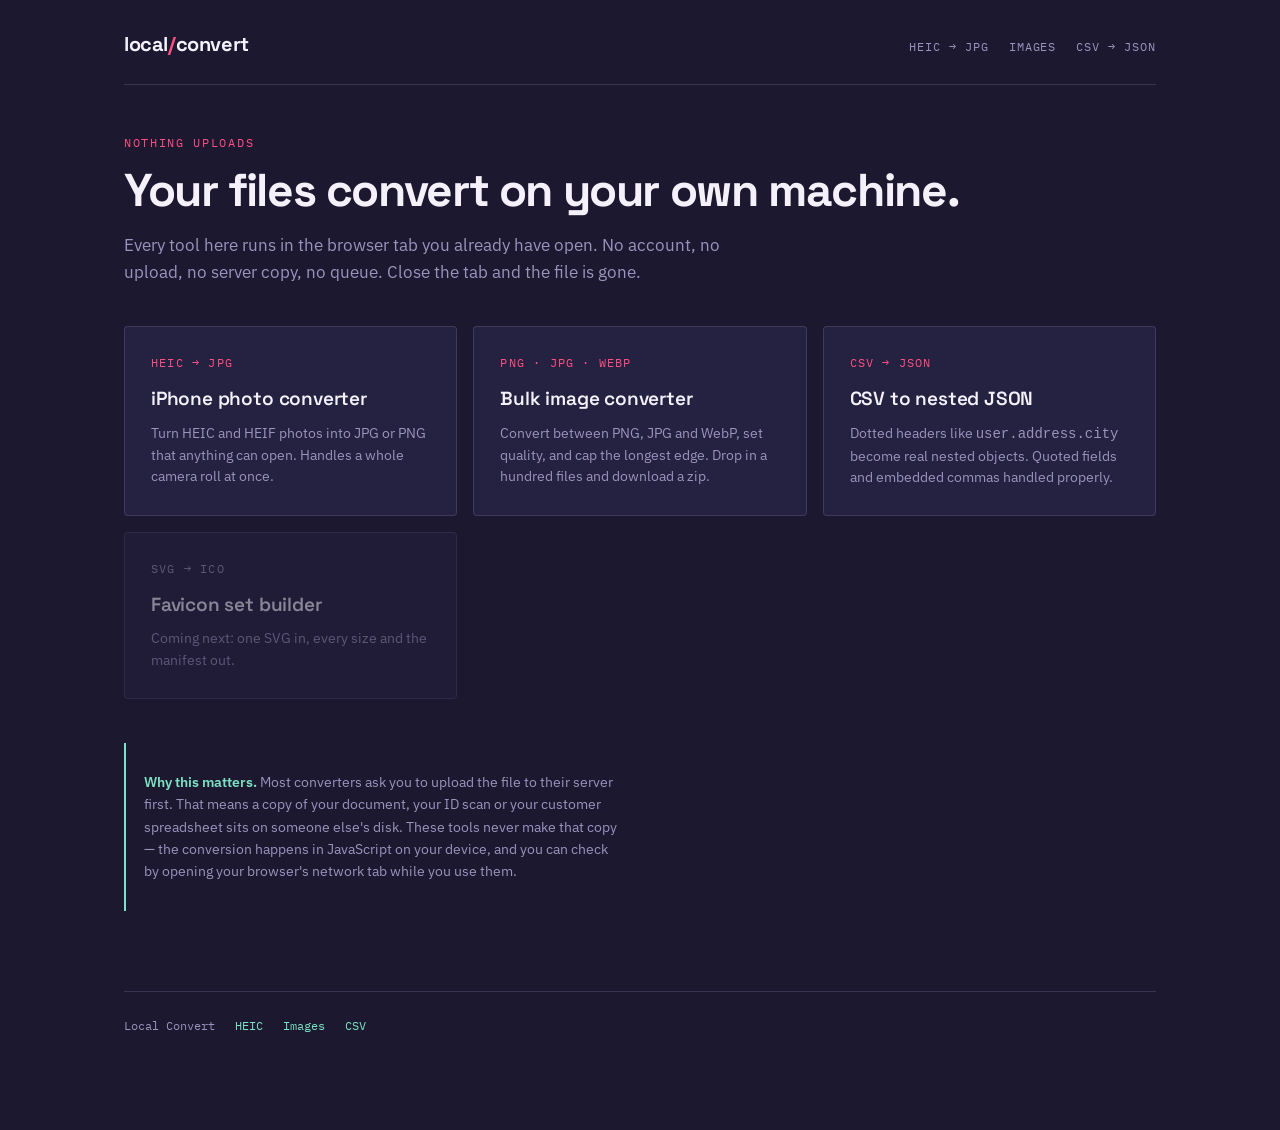
==== index.html @ 8421a7aa "Add files via upload" ====
<!DOCTYPE html>
<html lang="en">
<head>
<meta charset="utf-8">
<meta name="viewport" content="width=device-width,initial-scale=1">
<title>Local Convert — file conversion that never uploads your files</title>
<meta name="description" content="Convert HEIC, images and CSV entirely in your browser. Files never leave your device, so there is nothing to upload and nothing stored on a server.">
<link rel="preconnect" href="https://fonts.googleapis.com">
<link rel="preconnect" href="https://fonts.gstatic.com" crossorigin>
<link href="https://fonts.googleapis.com/css2?family=Space+Grotesk:wght@500;600;700&family=IBM+Plex+Sans:wght@400;500&family=IBM+Plex+Mono:wght@400;500&display=swap" rel="stylesheet">
<link rel="stylesheet" href="/assets/style.css">
</head>
<body>
<div class="shell">

  <header class="masthead">
    <div class="wordmark">local<span>/</span>convert</div>
    <nav>
      <a href="/heic-to-jpg.html">HEIC → JPG</a>
      <a href="/image-converter.html">Images</a>
      <a href="/csv-to-json.html">CSV → JSON</a>
    </nav>
  </header>

  <p class="eyebrow">Nothing uploads</p>
  <h1>Your files convert on your own machine.</h1>
  <p class="lede">Every tool here runs in the browser tab you already have open. No account, no upload, no server copy, no queue. Close the tab and the file is gone.</p>

  <div class="tool-grid">

    <a class="tool-card" href="/heic-to-jpg.html">
      <div class="pair">HEIC → JPG</div>
      <h2>iPhone photo converter</h2>
      <p>Turn HEIC and HEIF photos into JPG or PNG that anything can open. Handles a whole camera roll at once.</p>
    </a>

    <a class="tool-card" href="/image-converter.html">
      <div class="pair">PNG · JPG · WEBP</div>
      <h2>Bulk image converter</h2>
      <p>Convert between PNG, JPG and WebP, set quality, and cap the longest edge. Drop in a hundred files and download a zip.</p>
    </a>

    <a class="tool-card" href="/csv-to-json.html">
      <div class="pair">CSV → JSON</div>
      <h2>CSV to nested JSON</h2>
      <p>Dotted headers like <code>user.address.city</code> become real nested objects. Quoted fields and embedded commas handled properly.</p>
    </a>

    <span class="tool-card soon">
      <div class="pair">SVG → ICO</div>
      <h2>Favicon set builder</h2>
      <p>Coming next: one SVG in, every size and the manifest out.</p>
    </span>

  </div>

  <div class="privacy">
    <p><strong>Why this matters.</strong> Most converters ask you to upload the file to their server first. That means a copy of your document, your ID scan or your customer spreadsheet sits on someone else's disk. These tools never make that copy — the conversion happens in JavaScript on your device, and you can check by opening your browser's network tab while you use them.</p>
  </div>

  <footer>
    <span>Local Convert</span>
    <a href="/heic-to-jpg.html">HEIC</a>
    <a href="/image-converter.html">Images</a>
    <a href="/csv-to-json.html">CSV</a>
  </footer>

</div>
</body>
</html>
---- assets/style.css ----
/* ── Riso duotone system ─────────────────────────────── */
:root{
  --ink:#1B1830;
  --ink-2:#252140;
  --ink-3:#332C55;
  --paper:#F4F1FA;
  --muted:#9C93BD;
  --pink:#FF4F81;
  --mint:#7DE2C3;
  --rule:rgba(156,147,189,.22);

  --display:'Space Grotesk',system-ui,sans-serif;
  --body:'IBM Plex Sans',system-ui,sans-serif;
  --mono:'IBM Plex Mono',ui-monospace,monospace;
}

*{box-sizing:border-box}
html,body{margin:0;padding:0}
body{
  background:var(--ink);
  color:var(--paper);
  font-family:var(--body);
  font-size:16px;
  line-height:1.6;
  -webkit-font-smoothing:antialiased;
}
a{color:var(--mint);text-decoration:none}
a:hover{text-decoration:underline}
:focus-visible{outline:2px solid var(--mint);outline-offset:3px;border-radius:2px}

/* ── Shell ───────────────────────────────────────────── */
.shell{max-width:1080px;margin:0 auto;padding:0 24px 96px}

.masthead{
  display:flex;align-items:baseline;gap:20px;flex-wrap:wrap;
  padding:28px 0 24px;border-bottom:1px solid var(--rule);margin-bottom:48px;
}
.wordmark{
  font-family:var(--display);font-weight:700;font-size:20px;
  letter-spacing:-.02em;color:var(--paper);
}
.wordmark span{color:var(--pink)}
.masthead nav{display:flex;gap:20px;margin-left:auto;flex-wrap:wrap}
.masthead nav a{
  font-family:var(--mono);font-size:12px;letter-spacing:.08em;
  text-transform:uppercase;color:var(--muted);
}
.masthead nav a:hover,.masthead nav a[aria-current]{color:var(--paper);text-decoration:none}

/* ── Type ────────────────────────────────────────────── */
.eyebrow{
  font-family:var(--mono);font-size:12px;letter-spacing:.14em;
  text-transform:uppercase;color:var(--pink);margin:0 0 14px;
}
h1{
  font-family:var(--display);font-weight:700;
  font-size:clamp(30px,5vw,46px);line-height:1.08;
  letter-spacing:-.03em;margin:0 0 16px;
}
h2{
  font-family:var(--display);font-weight:600;font-size:20px;
  letter-spacing:-.01em;margin:0 0 12px;
}
.lede{font-size:17px;color:var(--muted);max-width:60ch;margin:0 0 40px}

/* ── Signature: the format plate ─────────────────────── */
.plate{
  display:flex;align-items:center;gap:clamp(16px,4vw,36px);
  background:var(--ink-2);border:1px solid var(--rule);
  border-radius:4px;padding:26px clamp(20px,4vw,34px);margin-bottom:32px;
  flex-wrap:wrap;
}
.plate-slot{display:flex;flex-direction:column;gap:6px;min-width:88px}
.plate-label{
  font-family:var(--mono);font-size:10px;letter-spacing:.16em;
  text-transform:uppercase;color:var(--muted);
}
.plate-value{
  font-family:var(--display);font-weight:700;
  font-size:clamp(26px,5vw,40px);line-height:1;letter-spacing:-.02em;
}
.plate-slot.from .plate-value{color:var(--paper)}
.plate-slot.to .plate-value{color:var(--mint)}
.plate-arrow{
  font-family:var(--mono);font-size:26px;color:var(--pink);
  line-height:1;padding-top:14px;
}
.plate-meta{
  margin-left:auto;font-family:var(--mono);font-size:12px;
  color:var(--muted);text-align:right;line-height:1.7;
}

/* ── Drop zone ───────────────────────────────────────── */
.drop{
  border:1.5px dashed var(--rule);border-radius:4px;
  padding:52px 24px;text-align:center;cursor:pointer;
  transition:border-color .15s,background .15s;
  background:rgba(255,255,255,.012);
}
.drop:hover,.drop.hot{border-color:var(--pink);background:rgba(255,79,129,.05)}
.drop-title{font-family:var(--display);font-weight:600;font-size:18px;margin-bottom:6px}
.drop-hint{font-family:var(--mono);font-size:12px;color:var(--muted)}
.drop input[type=file]{display:none}

/* ── Controls ────────────────────────────────────────── */
.controls{
  display:grid;grid-template-columns:repeat(auto-fit,minmax(190px,1fr));
  gap:22px;margin:32px 0;padding:26px;
  background:var(--ink-2);border:1px solid var(--rule);border-radius:4px;
}
.field{display:flex;flex-direction:column;gap:8px}
.field label{
  font-family:var(--mono);font-size:11px;letter-spacing:.12em;
  text-transform:uppercase;color:var(--muted);
}
select,input[type=text],input[type=number]{
  background:var(--ink);color:var(--paper);
  border:1px solid var(--rule);border-radius:3px;
  padding:10px 12px;font-family:var(--mono);font-size:14px;width:100%;
}
input[type=range]{width:100%;accent-color:var(--pink)}
.field .readout{font-family:var(--mono);font-size:12px;color:var(--mint)}
.checkline{display:flex;align-items:center;gap:10px}
.checkline input{accent-color:var(--pink);width:16px;height:16px}
.checkline label{text-transform:none;letter-spacing:0;font-size:13px;color:var(--paper);font-family:var(--body)}

/* ── Buttons ─────────────────────────────────────────── */
.btn{
  font-family:var(--mono);font-size:13px;letter-spacing:.06em;
  text-transform:uppercase;border:none;border-radius:3px;
  padding:13px 24px;cursor:pointer;transition:transform .12s,opacity .12s;
}
.btn:active{transform:translateY(1px)}
.btn:disabled{opacity:.35;cursor:not-allowed}
.btn-go{background:var(--pink);color:#fff}
.btn-quiet{background:transparent;color:var(--muted);border:1px solid var(--rule)}
.btn-quiet:hover:not(:disabled){color:var(--paper);border-color:var(--muted)}
.btn-row{display:flex;gap:12px;flex-wrap:wrap;align-items:center}

/* ── Results ─────────────────────────────────────────── */
.results{margin-top:40px}
.results:empty{display:none}
.result-row{
  display:flex;align-items:center;gap:16px;
  padding:14px 18px;border:1px solid var(--rule);border-radius:3px;
  margin-bottom:8px;background:var(--ink-2);flex-wrap:wrap;
}
.result-name{
  font-family:var(--mono);font-size:13px;
  overflow:hidden;text-overflow:ellipsis;white-space:nowrap;
  flex:1;min-width:150px;
}
.result-size{font-family:var(--mono);font-size:12px;color:var(--muted)}
.result-row a{
  font-family:var(--mono);font-size:12px;letter-spacing:.06em;
  text-transform:uppercase;color:var(--mint);
}
.status{
  font-family:var(--mono);font-size:13px;color:var(--muted);
  margin:20px 0;min-height:20px;
}
.status.err{color:var(--pink)}
.status.ok{color:var(--mint)}

/* ── Output box (CSV tool) ───────────────────────────── */
.output{
  width:100%;min-height:280px;background:var(--ink-2);
  color:var(--paper);border:1px solid var(--rule);border-radius:3px;
  padding:18px;font-family:var(--mono);font-size:13px;line-height:1.7;
  resize:vertical;white-space:pre;overflow:auto;
}

/* ── Privacy note ────────────────────────────────────── */
.privacy{
  display:flex;gap:14px;align-items:flex-start;
  border-left:2px solid var(--mint);padding:14px 0 14px 18px;
  margin:44px 0 0;color:var(--muted);font-size:14px;max-width:62ch;
}
.privacy strong{color:var(--mint);font-weight:600}

/* ── Tool index ──────────────────────────────────────── */
.tool-grid{display:grid;grid-template-columns:repeat(auto-fit,minmax(280px,1fr));gap:16px;margin-top:8px}
.tool-card{
  display:block;padding:26px;background:var(--ink-2);
  border:1px solid var(--rule);border-radius:4px;
  transition:border-color .15s,transform .15s;color:inherit;
}
.tool-card:hover{border-color:var(--pink);transform:translateY(-2px);text-decoration:none}
.tool-card .pair{
  font-family:var(--mono);font-size:12px;letter-spacing:.1em;
  color:var(--pink);margin-bottom:12px;text-transform:uppercase;
}
.tool-card h2{margin-bottom:8px;font-size:19px}
.tool-card p{margin:0;color:var(--muted);font-size:14px;line-height:1.55}
.soon{opacity:.5;pointer-events:none}
.soon .pair{color:var(--muted)}

footer{
  margin-top:80px;padding-top:24px;border-top:1px solid var(--rule);
  font-family:var(--mono);font-size:12px;color:var(--muted);
  display:flex;gap:20px;flex-wrap:wrap;
}

@media (prefers-reduced-motion:reduce){
  *{transition:none!important;animation:none!important}
}
@media(max-width:560px){
  .plate-meta{margin-left:0;text-align:left;width:100%}
  .shell{padding:0 18px 64px}
}
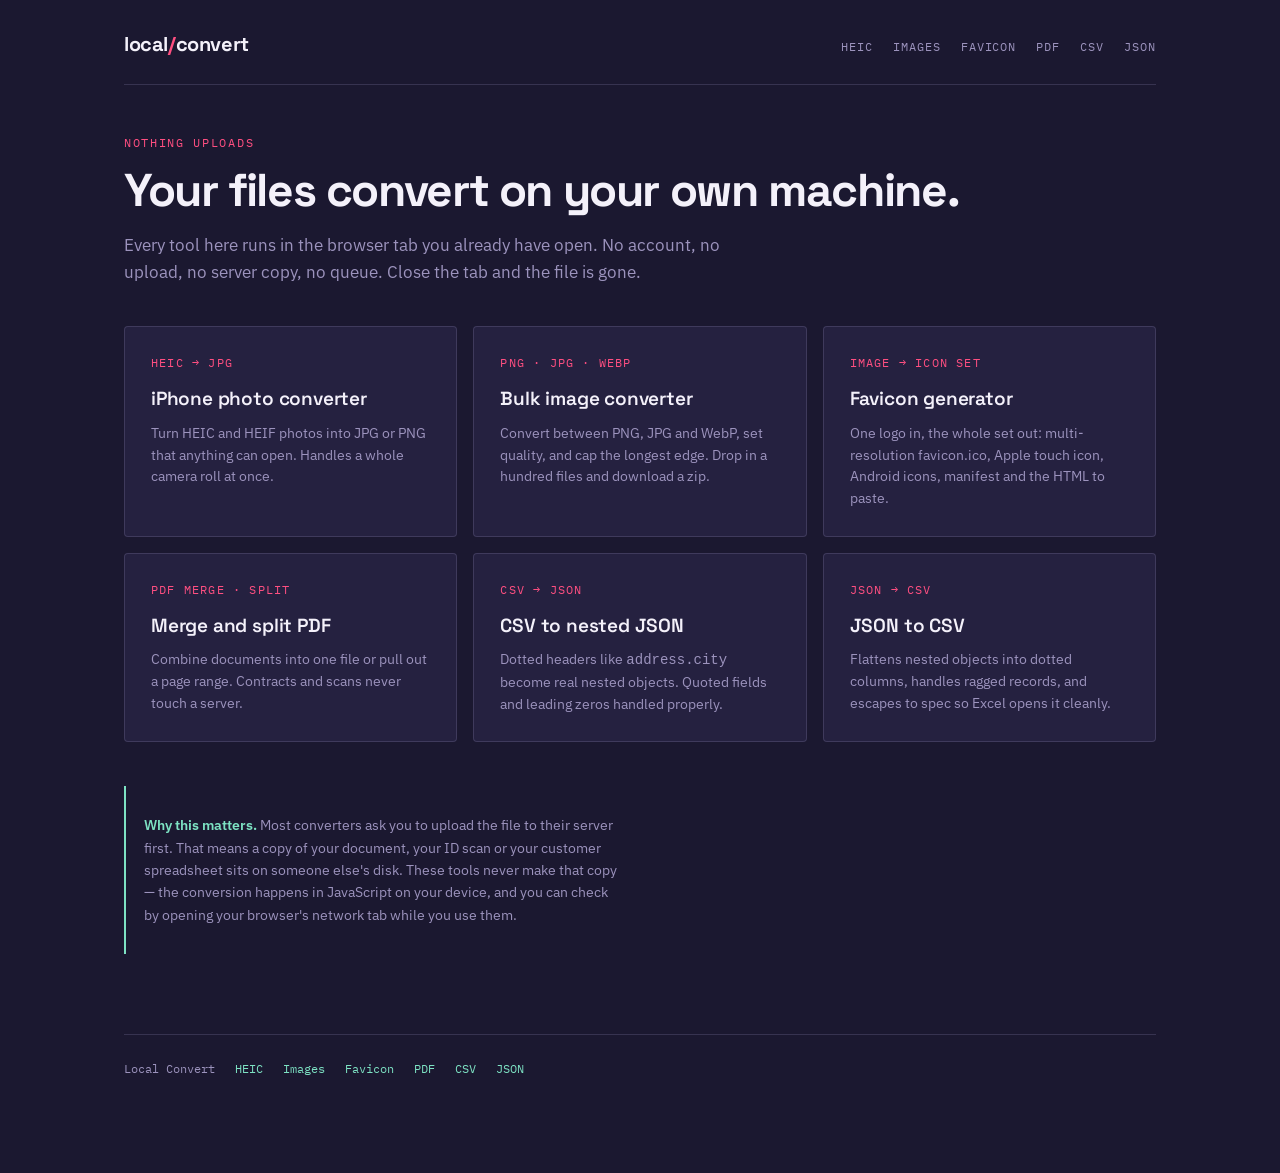
==== commit 68d6ced8: "Add files via upload" ====
--- a/index.html
+++ b/index.html
@@ -5,6 +5,35 @@
 <meta name="viewport" content="width=device-width,initial-scale=1">
 <title>Local Convert — file conversion that never uploads your files</title>
 <meta name="description" content="Convert HEIC, images and CSV entirely in your browser. Files never leave your device, so there is nothing to upload and nothing stored on a server.">
+<meta name="robots" content="index, follow">
+<meta property="og:type" content="website">
+<meta property="og:site_name" content="Local Convert">
+<meta property="og:title" content="Local Convert — file conversion that never uploads your files">
+<meta property="og:description" content="Convert HEIC, images and CSV entirely in your browser. Files never leave your device, so there is nothing to upload and nothing stored on a server.">
+<meta name="twitter:card" content="summary">
+<meta name="twitter:title" content="Local Convert — file conversion that never uploads your files">
+<meta name="twitter:description" content="Convert HEIC, images and CSV entirely in your browser. Files never leave your device, so there is nothing to upload and nothing stored on a server.">
+<link rel="canonical" href="https://local-convert.toptierrankers.workers.dev/">
+<meta name="robots" content="index,follow,max-image-preview:large">
+<meta property="og:type" content="website">
+<meta property="og:site_name" content="Local Convert">
+<meta property="og:title" content="Local Convert — file conversion with no upload">
+<meta property="og:description" content="Convert HEIC, images and CSV entirely in your browser. Files never leave your device.">
+<meta property="og:url" content="https://local-convert.toptierrankers.workers.dev/">
+<meta name="twitter:card" content="summary">
+<meta name="twitter:title" content="Local Convert — file conversion with no upload">
+<meta name="twitter:description" content="Convert HEIC, images and CSV entirely in your browser. Files never leave your device.">
+<link rel="canonical" href="https://local-convert.toptierrankers.workers.dev/">
+<meta name="robots" content="index,follow,max-image-preview:large">
+<meta property="og:type" content="website">
+<meta property="og:site_name" content="Local Convert">
+<meta property="og:title" content="Local Convert — conversion without uploading">
+<meta property="og:description" content="Convert HEIC, images and CSV entirely in your browser. Files never leave your device, so there is nothing to upload and nothing stored on a server.">
+<meta property="og:url" content="https://local-convert.toptierrankers.workers.dev/">
+<meta name="twitter:card" content="summary_large_image">
+<meta name="twitter:title" content="Local Convert — conversion without uploading">
+<meta name="twitter:description" content="Convert HEIC, images and CSV entirely in your browser. Files never leave your device, so there is nothing to upload and nothing stored on a server.">
+<meta name="theme-color" content="#1B1830">
 <link rel="preconnect" href="https://fonts.googleapis.com">
 <link rel="preconnect" href="https://fonts.gstatic.com" crossorigin>
 <link href="https://fonts.googleapis.com/css2?family=Space+Grotesk:wght@500;600;700&family=IBM+Plex+Sans:wght@400;500&family=IBM+Plex+Mono:wght@400;500&display=swap" rel="stylesheet">
@@ -16,9 +45,12 @@
   <header class="masthead">
     <div class="wordmark">local<span>/</span>convert</div>
     <nav>
-      <a href="/heic-to-jpg.html">HEIC → JPG</a>
+      <a href="/heic-to-jpg.html">HEIC</a>
       <a href="/image-converter.html">Images</a>
-      <a href="/csv-to-json.html">CSV → JSON</a>
+      <a href="/favicon-generator.html">Favicon</a>
+      <a href="/pdf-tools.html">PDF</a>
+      <a href="/csv-to-json.html">CSV</a>
+      <a href="/json-to-csv.html">JSON</a>
     </nav>
   </header>
 
@@ -40,17 +72,29 @@
       <p>Convert between PNG, JPG and WebP, set quality, and cap the longest edge. Drop in a hundred files and download a zip.</p>
     </a>
 
+    <a class="tool-card" href="/favicon-generator.html">
+      <div class="pair">IMAGE → ICON SET</div>
+      <h2>Favicon generator</h2>
+      <p>One logo in, the whole set out: multi-resolution favicon.ico, Apple touch icon, Android icons, manifest and the HTML to paste.</p>
+    </a>
+
+    <a class="tool-card" href="/pdf-tools.html">
+      <div class="pair">PDF MERGE · SPLIT</div>
+      <h2>Merge and split PDF</h2>
+      <p>Combine documents into one file or pull out a page range. Contracts and scans never touch a server.</p>
+    </a>
+
     <a class="tool-card" href="/csv-to-json.html">
       <div class="pair">CSV → JSON</div>
       <h2>CSV to nested JSON</h2>
-      <p>Dotted headers like <code>user.address.city</code> become real nested objects. Quoted fields and embedded commas handled properly.</p>
+      <p>Dotted headers like <code>address.city</code> become real nested objects. Quoted fields and leading zeros handled properly.</p>
     </a>
 
-    <span class="tool-card soon">
-      <div class="pair">SVG → ICO</div>
-      <h2>Favicon set builder</h2>
-      <p>Coming next: one SVG in, every size and the manifest out.</p>
-    </span>
+    <a class="tool-card" href="/json-to-csv.html">
+      <div class="pair">JSON → CSV</div>
+      <h2>JSON to CSV</h2>
+      <p>Flattens nested objects into dotted columns, handles ragged records, and escapes to spec so Excel opens it cleanly.</p>
+    </a>
 
   </div>
 
@@ -62,7 +106,10 @@
     <span>Local Convert</span>
     <a href="/heic-to-jpg.html">HEIC</a>
     <a href="/image-converter.html">Images</a>
+    <a href="/favicon-generator.html">Favicon</a>
+    <a href="/pdf-tools.html">PDF</a>
     <a href="/csv-to-json.html">CSV</a>
+    <a href="/json-to-csv.html">JSON</a>
   </footer>
 
 </div>
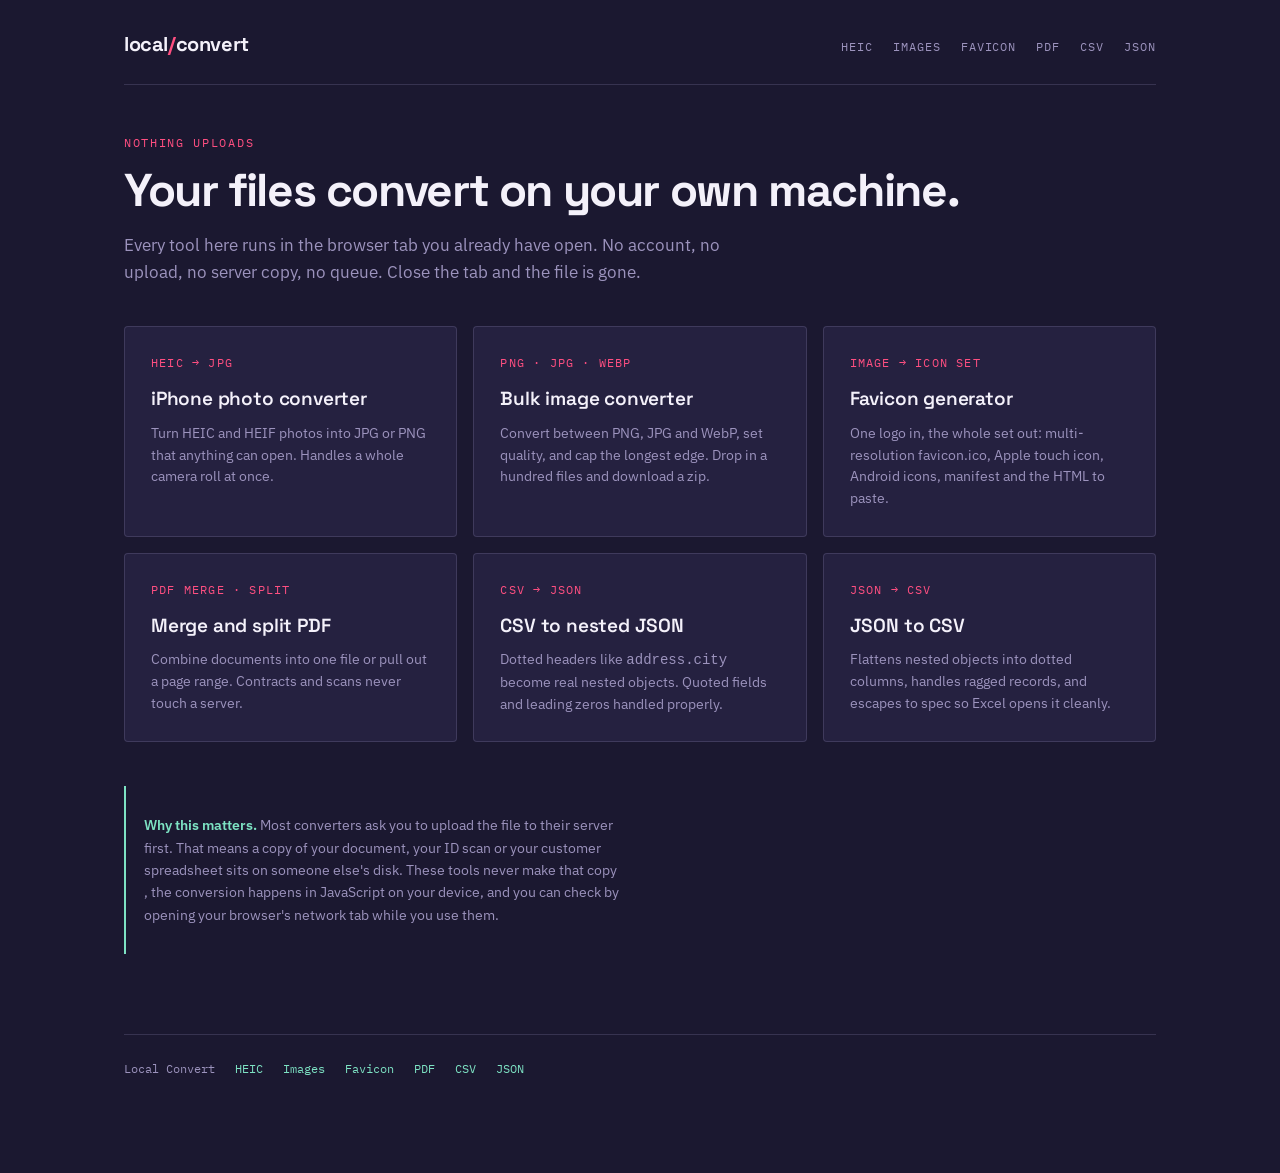
==== commit 8862b3d9: "Add files via upload" ====
--- a/index.html
+++ b/index.html
@@ -3,35 +3,39 @@
 <head>
 <meta charset="utf-8">
 <meta name="viewport" content="width=device-width,initial-scale=1">
-<title>Local Convert — file conversion that never uploads your files</title>
+<title>Local Convert — private, in-browser file tools</title>
+<link rel="icon" href="/favicon.ico" sizes="any">
+<link rel="icon" type="image/svg+xml" href="/favicon.svg">
+<link rel="apple-touch-icon" href="/apple-touch-icon.png">
+<link rel="manifest" href="/site.webmanifest">
 <meta name="description" content="Convert HEIC, images and CSV entirely in your browser. Files never leave your device, so there is nothing to upload and nothing stored on a server.">
 <meta name="robots" content="index, follow">
 <meta property="og:type" content="website">
 <meta property="og:site_name" content="Local Convert">
-<meta property="og:title" content="Local Convert — file conversion that never uploads your files">
+<meta property="og:title" content="Local Convert , file conversion that never uploads your files">
 <meta property="og:description" content="Convert HEIC, images and CSV entirely in your browser. Files never leave your device, so there is nothing to upload and nothing stored on a server.">
 <meta name="twitter:card" content="summary">
-<meta name="twitter:title" content="Local Convert — file conversion that never uploads your files">
+<meta name="twitter:title" content="Local Convert , file conversion that never uploads your files">
 <meta name="twitter:description" content="Convert HEIC, images and CSV entirely in your browser. Files never leave your device, so there is nothing to upload and nothing stored on a server.">
 <link rel="canonical" href="https://local-convert.toptierrankers.workers.dev/">
 <meta name="robots" content="index,follow,max-image-preview:large">
 <meta property="og:type" content="website">
 <meta property="og:site_name" content="Local Convert">
-<meta property="og:title" content="Local Convert — file conversion with no upload">
+<meta property="og:title" content="Local Convert , file conversion with no upload">
 <meta property="og:description" content="Convert HEIC, images and CSV entirely in your browser. Files never leave your device.">
 <meta property="og:url" content="https://local-convert.toptierrankers.workers.dev/">
 <meta name="twitter:card" content="summary">
-<meta name="twitter:title" content="Local Convert — file conversion with no upload">
+<meta name="twitter:title" content="Local Convert , file conversion with no upload">
 <meta name="twitter:description" content="Convert HEIC, images and CSV entirely in your browser. Files never leave your device.">
 <link rel="canonical" href="https://local-convert.toptierrankers.workers.dev/">
 <meta name="robots" content="index,follow,max-image-preview:large">
 <meta property="og:type" content="website">
 <meta property="og:site_name" content="Local Convert">
-<meta property="og:title" content="Local Convert — conversion without uploading">
+<meta property="og:title" content="Local Convert , conversion without uploading">
 <meta property="og:description" content="Convert HEIC, images and CSV entirely in your browser. Files never leave your device, so there is nothing to upload and nothing stored on a server.">
 <meta property="og:url" content="https://local-convert.toptierrankers.workers.dev/">
 <meta name="twitter:card" content="summary_large_image">
-<meta name="twitter:title" content="Local Convert — conversion without uploading">
+<meta name="twitter:title" content="Local Convert , conversion without uploading">
 <meta name="twitter:description" content="Convert HEIC, images and CSV entirely in your browser. Files never leave your device, so there is nothing to upload and nothing stored on a server.">
 <meta name="theme-color" content="#1B1830">
 <link rel="preconnect" href="https://fonts.googleapis.com">
@@ -99,7 +103,7 @@
   </div>
 
   <div class="privacy">
-    <p><strong>Why this matters.</strong> Most converters ask you to upload the file to their server first. That means a copy of your document, your ID scan or your customer spreadsheet sits on someone else's disk. These tools never make that copy — the conversion happens in JavaScript on your device, and you can check by opening your browser's network tab while you use them.</p>
+    <p><strong>Why this matters.</strong> Most converters ask you to upload the file to their server first. That means a copy of your document, your ID scan or your customer spreadsheet sits on someone else's disk. These tools never make that copy , the conversion happens in JavaScript on your device, and you can check by opening your browser's network tab while you use them.</p>
   </div>
 
   <footer>
